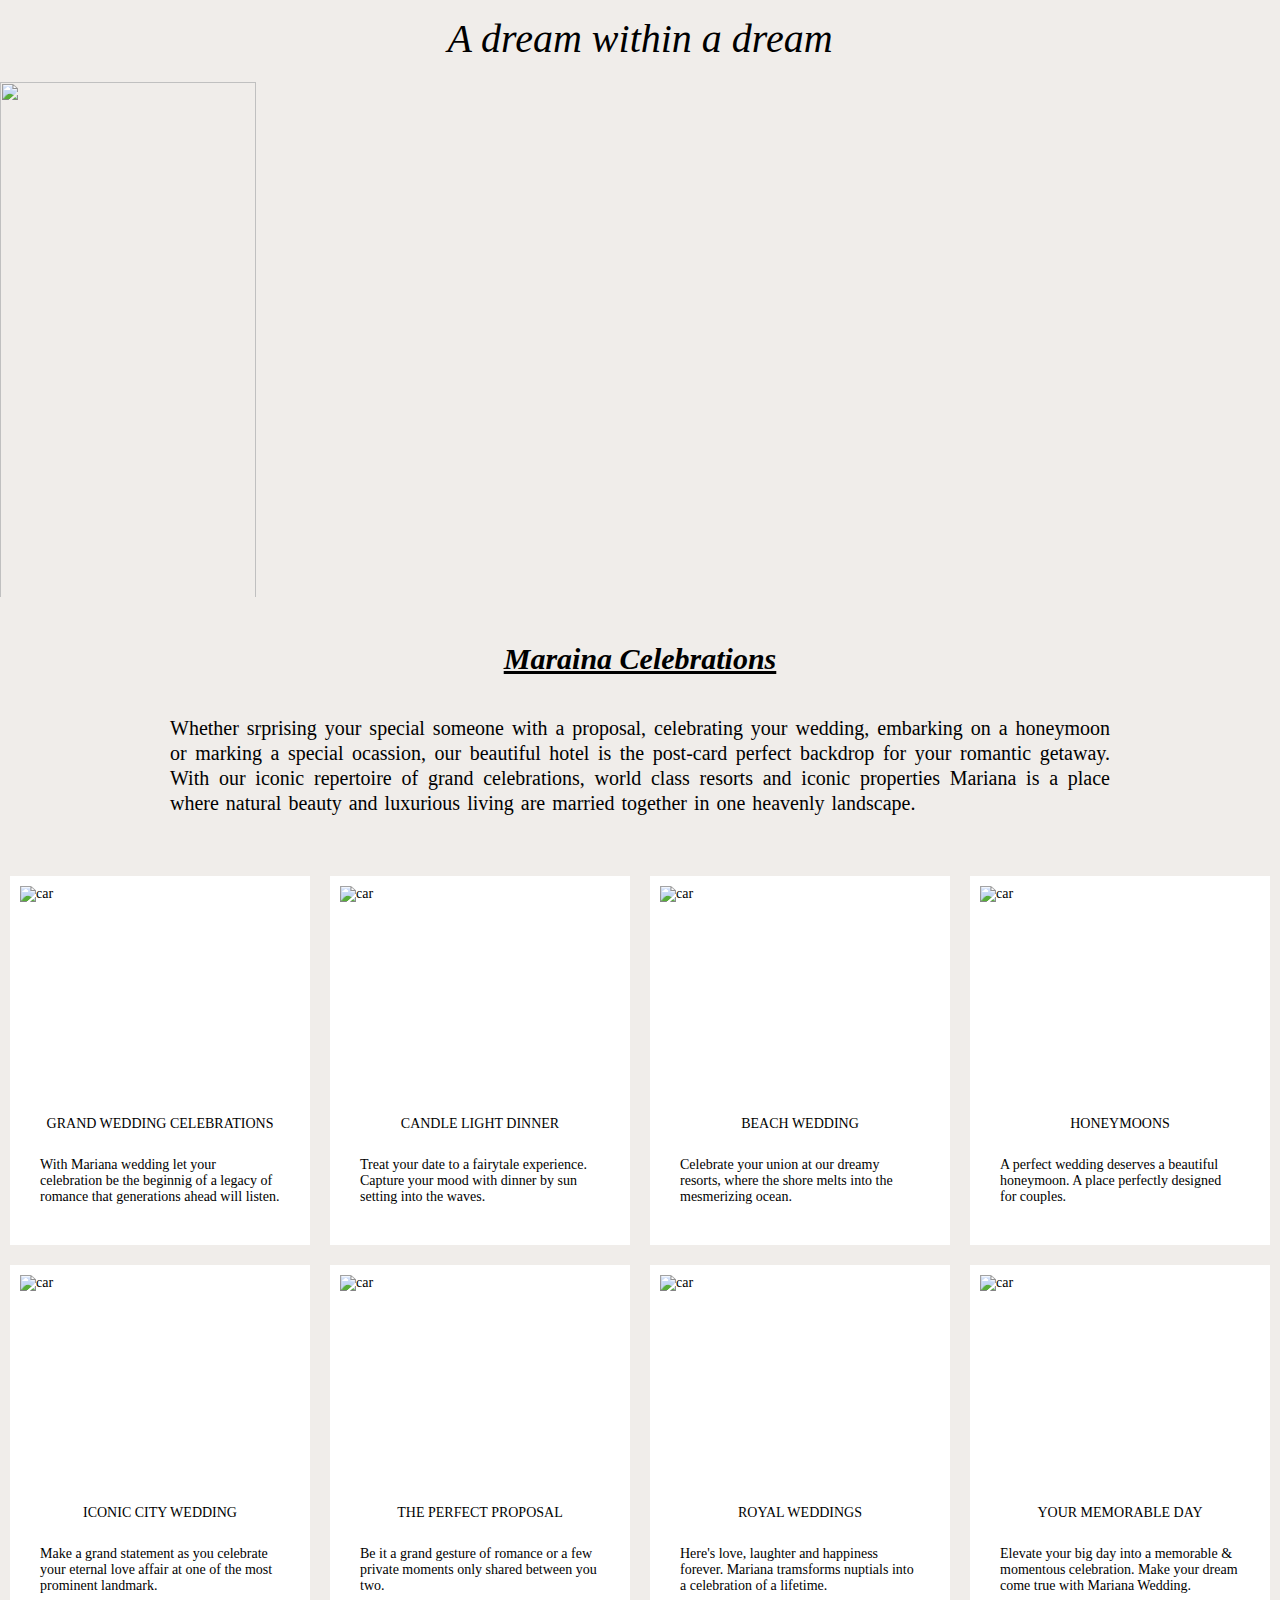
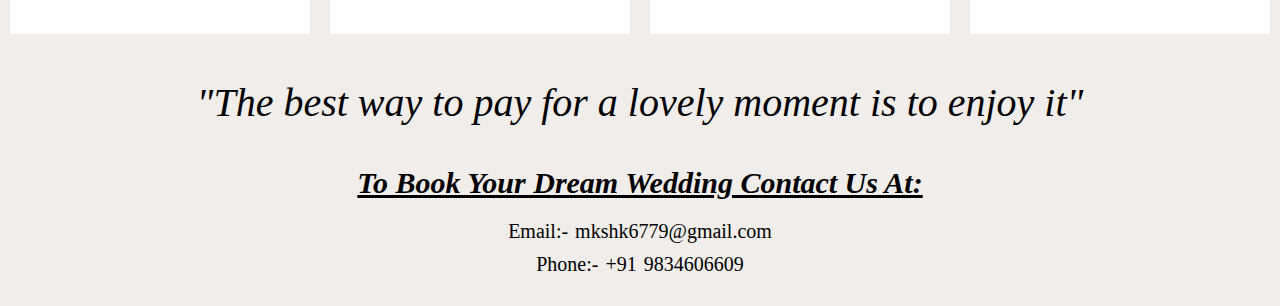
==== celebration.html @ ae9ba42e "first commit" ====
<!DOCTYPE html>
<html lang="en">
<head>
    <meta charset="UTF-8">
    <meta http-equiv="X-UA-Compatible" content="IE=edge">
    <meta name="viewport" content="width=device-width, initial-scale=1.0">
    <title>celebrations</title>
    <link rel="stylesheet" href="newstyle.css">
</head>
<body>
    <p class="head1">A dream within a dream</p> 
    <div id="slider">
        <figure>
          <img src="C:\Users\micro\Desktop\pro.html\img\pexels-marcio-norris-3488259.jpg" alt="">
          <img src="C:\Users\micro\Desktop\pro.html\img\pexels-asad-photo-maldives-169198.jpg" alt="">
          <img src="C:\Users\micro\Desktop\pro.html\img\pexels-asad-photo-maldives-1024995.jpg" alt="">
          <img src="C:\Users\micro\Desktop\pro.html\img\pexels-asad-photo-maldives-1024993.jpg" alt="">
          <img src="C:\Users\micro\Desktop\pro.html\img\pexels-marcio-norris-3488259.jpg" alt="">
        </figure>
      </div>
     
      <p class="head2"> Maraina Celebrations </p>
<p class="description"> 
Whether srprising your special someone with a proposal, celebrating your wedding, embarking on a honeymoon or marking a special ocassion, our beautiful hotel is the post-card perfect backdrop for your romantic getaway.
With our iconic repertoire of grand celebrations, world class resorts and iconic properties Mariana is 
a place where natural beauty and luxurious living are married together in one heavenly landscape.
</p>
     
      <div class="wrapper">
        <div class="cards_wrap">
          <div class="card_item">
            <div class="card_inner">
              <div class="card_top">
                <img src="C:\Users\micro\Desktop\pro.html\img\pexels-kha-ruxury-2369530.jpg" alt="car"  class="one"/>
              </div>
              <div class="card_bottom">
                <div class="card_category">
                GRAND WEDDING CELEBRATIONS
                </div>
                <div class="card_info">
                 
                  <p>
                    With Mariana wedding let your celebration be the beginnig of a legacy of romance that generations ahead will listen.
                  </p>
                </div>
                </div>
            </div>
          </div>
          
          <div class="card_item">
            <div class="card_inner">
              <div class="card_top">
                <img src="C:\Users\micro\Desktop\pro.html\img\pexels-suzukii-xingfu-872831.jpg" alt="car" class="seven" />
              </div>
              <div class="card_bottom">
                <div class="card_category">
                  CANDLE LIGHT DINNER
                </div>
                <div class="card_info">
                
                  <p>
                    Treat your date to a fairytale experience. Capture your mood with dinner by sun setting into the waves.
                  </p>
                </div>
                
              </div>
            </div>
          </div>
         
          <div class="card_item">
            <div class="card_inner">
              <div class="card_top">
                <img src="C:\Users\micro\Desktop\pro.html\img\pexels-asad-photo-maldives-169192.jpg" alt="car"  class="three" />
              </div>
              <div class="card_bottom">
                <div class="card_category">
                  BEACH WEDDING
                </div>
                <div class="card_info">
                   <p>
                     Celebrate your union at our dreamy resorts, where the shore melts into the mesmerizing ocean.
                  </p>
                </div>
             </div>
            </div>
          </div>
         
          <div class="card_item">
            <div class="card_inner">
              <div class="card_top">
                <img src="C:\Users\micro\Desktop\pro.html\img\pexels-daniel-torobekov-6857950.jpg" alt="car"  class="five" />
              </div>
              <div class="card_bottom">
                <div class="card_category">
                  HONEYMOONS
                </div>
                <div class="card_info">
                
                  <p>
                    A perfect wedding deserves a beautiful honeymoon. A place perfectly designed for couples.
                  </p>
                </div>
               
              </div>
            </div>
          </div>
         
          
          <div class="card_item">
            <div class="card_inner">
              <div class="card_top">
                <img src="C:\Users\micro\Desktop\pro.html\img\pexels-agung-pandit-wiguna-2788492.jpg" alt="car"  class="four" />
              </div>
              <div class="card_bottom">
                <div class="card_category">
                  ICONIC CITY WEDDING
                </div>
                <div class="card_info">
                  
                  <p>
                    Make a grand statement as you celebrate your eternal love affair at one of the most prominent landmark.
                  </p>
                </div>
               
              </div>
            </div>
          </div>
          
         
         
          <div class="card_item">
            <div class="card_inner">
              <div class="card_top">
                <img src="C:\Users\micro\Desktop\pro.html\img\pexels-asad-photo-maldives-1024981.jpg" alt="car"  class="six" />
              </div>
              <div class="card_bottom">
                <div class="card_category">
                  THE PERFECT PROPOSAL
                </div>
                <div class="card_info">
                  
                  <p>
                    Be it a grand gesture of romance or a few private moments only shared between you two.
                  </p>
                </div>
                
              </div>
            </div>
          </div>
         
          <div class="card_item">
            <div class="card_inner">
              <div class="card_top">
                <img src="C:\Users\micro\Desktop\pro.html\img\pexels-farddin-protik-2106463.jpg" alt="car"   class="two"/>
              </div>
              <div class="card_bottom">
                <div class="card_category">
                  ROYAL WEDDINGS
                </div>
                <div class="card_info">
                 
                  <p>
                   Here's love, laughter and happiness forever. Mariana tramsforms nuptials into a celebration of a lifetime. 
                  </p>
                </div>
              </div>
            </div>
          </div>


        
          
          <div class="card_item">
            <div class="card_inner">
              <div class="card_top">
                <img src="C:\Users\micro\Desktop\pro.html\img\pexels-giuseppe-messina-4364772.jpg" alt="car" class="eight" />
              </div>
              <div class="card_bottom">
                <div class="card_category">
                  YOUR MEMORABLE DAY
                </div>
                <div class="card_info">
                 
                  <p>
                    Elevate your big day into a  memorable & momentous celebration. Make your dream come true with Mariana Wedding.
                  </p>
                </div>
                
              </div>
            </div>
          </div>
        </div>
      </div>

      <p class="quote"> "The best way to pay for a lovely moment is to enjoy it"</p>

<p class="head2"> To Book Your Dream Wedding Contact Us At:</p>
<p class="mail"> Email:- mkshk6779@gmail.com </p>
<p class="phone">  Phone:- +91 9834606609 </p>
    </body>

</html>
---- newstyle.css ----
img{

    width: 55%;
    height: 550px;
    
}

#slider{
  overflow: hidden;
}
#slider figure{
  position: relative;
  width: 500%;
  margin: 0;
  left: 0;
  animation: 20s slider infinite;
}
#slider figure img{
  width: 20%;
  float: left;
  padding-bottom: 25px;
  padding-top: 10px;
}
@keyframes slider{
  0% {
    left: 0;
  }
  10%{
    left: 0;
  }
  25%{
    left: -100%;
  }
  45%{
    left: -100%;
  }
  50%{
    left: -200%;
  }
70%{
  left: -200%;
}
75%{
  left: -300%;
}
95%{
  left: -300%;
}
100%{
  left: -400%;
}
}

@import url("https://fonts.googleapis.com/css?family=Nunito&display=swap");

 *{
  margin: 0;
  padding: 0;
  box-sizing: border-box;
  /*font-family: "Nunito", sans-serif;*/
 }

body {
  background: #f0edea;
  color: #000000;
  font-size: 14px;
}


/*img {
  display: block;
  width: 100%;
  height: 100%;
}*/
.one{
  display: block;
  width: 100%;
  height: 100%;
}
.two{
  display: block;
  width: 100%;
  height: 100%;
}
.three{
  display: block;
  width: 100%;
  height: 100%;
}
.four{
  display: block;
  width: 100%;
  height: 100%;
}
.five{
  display: block;
  width: 100%;
  height: 100%;
}
.six{
  display: block;
  width: 100%;
  height: 100%;
}
.seven{
  display: block;
  width: 100%;
  height: 100%;
}
.eight{
  display: block;
  width: 100%;
  height: 100%;
}
.wrapper {
  width: 100%;
  margin: 20px auto;
}

.cards_wrap {
  display: flex;
  flex-wrap: wrap;
}

.cards_wrap .card_item {
  width: 25%;
  padding: 10px;
}

.cards_wrap .card_inner {
  background: #fff;
}

.cards_wrap .card_top {
  width: 100%;
  min-height: 225px;
  padding: 10px;
  padding-bottom: 0;
}

.cards_wrap .card_bottom {
  padding: 15px;
}

.cards_wrap .card_bottom .card_category {
  text-transform: uppercase;
  text-align: center;
}

.cards_wrap .card_bottom .card_info {
  padding: 15px;
  margin: 10px 0;
  
}

.cards_wrap .card_bottom .card_info .title {
  color: #111111;
  font-size: 18px;
  margin-bottom: 5px;
}

.cards_wrap .card_bottom .card_creator {
  text-align: center;
}

@media (max-width: 1024px) {
  .cards_wrap .card_item {
    width: 33.3%;
  }
}

@media (max-width: 768px) {
  .cards_wrap .card_item {
    width: 50%;
  }
}

@media (max-width: 528px) {
  .cards_wrap .card_top {
    height: auto;
  }
  .cards_wrap .card_item {
    width: 100%;
  }
}
h1{
  font-style: italic;
  font-size: 45px;
  color: #000000;
  text-align: center;
  padding-top: 17px;
  padding-bottom: 13px;
}
.quote{
  text-align: center;
  font-size: 40px;
  font-style: oblique;
  padding-top: 15px;
  padding-bottom: 20px;

}
.head1{
  text-align: center;
  font-size: 40px;
  font-style: oblique;
  padding-top: 15px;
  padding-bottom: 10px;

}
.head2{
  padding-top: 20px;
  text-align: center;
  font-size: 30px;
  font-weight: 550;
   font-style: italic;
   color: black;
   text-decoration: underline;

 
}

h2{
  padding-top: 20px;
  text-align: center;
  text-decoration: underline;
  font-size: 30px;
  padding-bottom: 20px;
 
}
.description{
  text-decoration: none;
  text-align: justify;
  padding: 30px 90px;
  word-spacing: 2px;
  line-height: 25px;
  font-size: 20px;
  font-family: calibri;
  margin: 10px 80px;
}
.mail{
  text-decoration: none;
  text-align: center;
 
  padding-top: 20px;
  word-spacing: 2px;
  font-size: 20px;
  font-family: calibri;

}
.phone{
  text-decoration: none;
  text-align: center;
  padding: 10px 90px;
  word-spacing: 2px;
  
  font-size: 20px;
  font-family: calibri;
  padding-bottom: 30px;
}
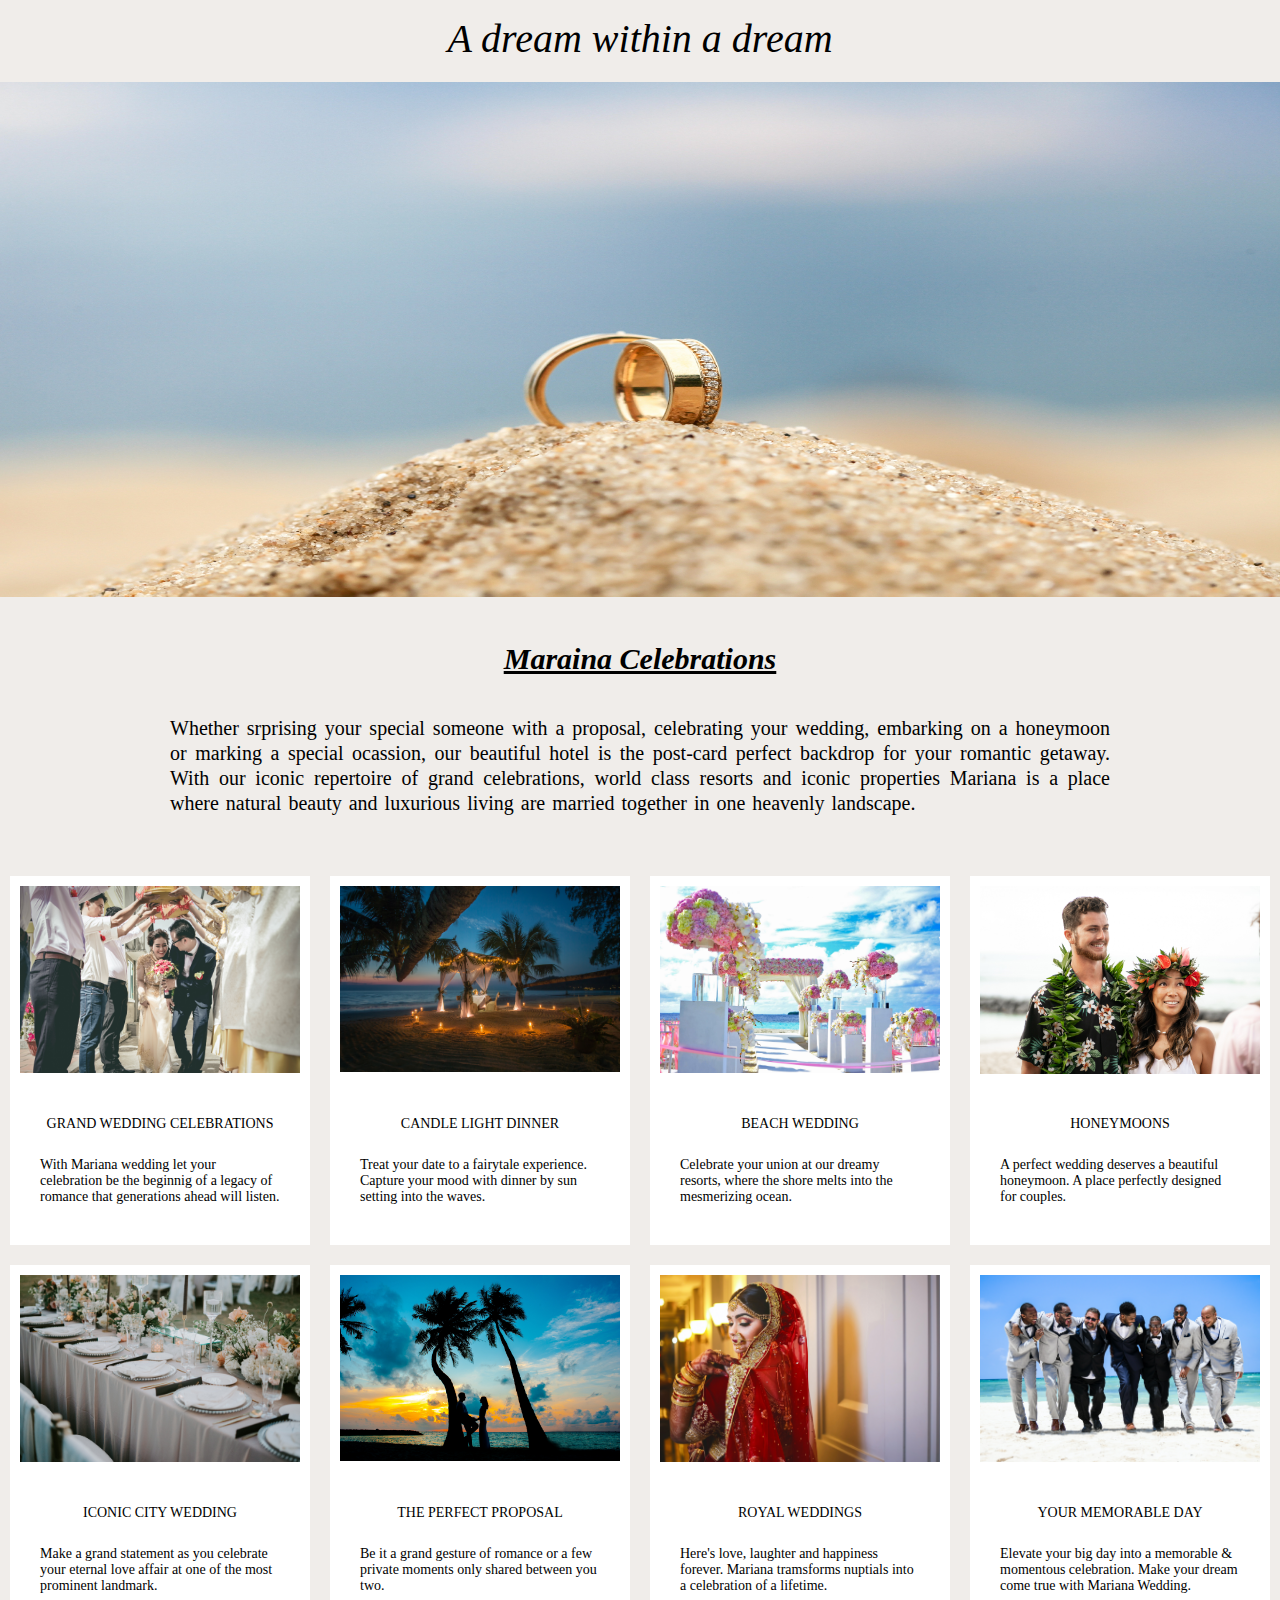
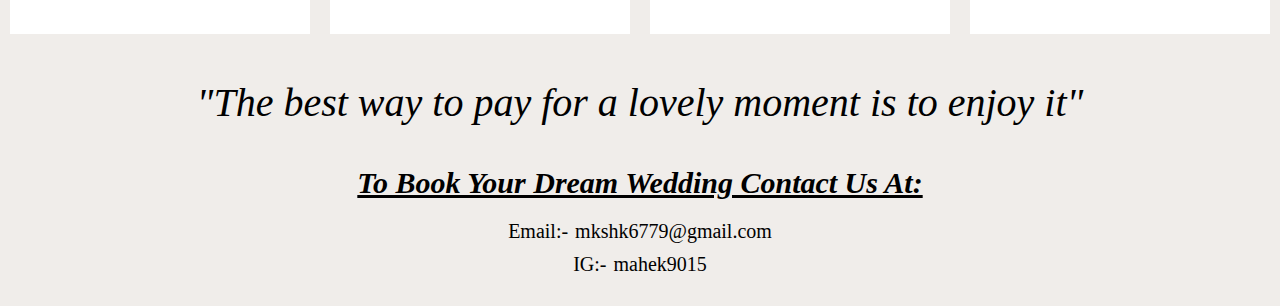
==== commit afc0442b: "update celebration.html" ====
--- a/celebration.html
+++ b/celebration.html
@@ -11,11 +11,11 @@
     <p class="head1">A dream within a dream</p> 
     <div id="slider">
         <figure>
-          <img src="C:\Users\micro\Desktop\pro.html\img\pexels-marcio-norris-3488259.jpg" alt="">
-          <img src="C:\Users\micro\Desktop\pro.html\img\pexels-asad-photo-maldives-169198.jpg" alt="">
-          <img src="C:\Users\micro\Desktop\pro.html\img\pexels-asad-photo-maldives-1024995.jpg" alt="">
-          <img src="C:\Users\micro\Desktop\pro.html\img\pexels-asad-photo-maldives-1024993.jpg" alt="">
-          <img src="C:\Users\micro\Desktop\pro.html\img\pexels-marcio-norris-3488259.jpg" alt="">
+          <img src="img/pexels-marcio-norris-3488259.jpg" alt="">
+          <img src="img/pexels-asad-photo-maldives-169198.jpg" alt="">
+          <img src="img/pexels-asad-photo-maldives-1024995.jpg" alt="">
+          <img src="img/pexels-asad-photo-maldives-1024993.jpg" alt="">
+          <img src="img/pexels-marcio-norris-3488259.jpg" alt="">
         </figure>
       </div>
      
@@ -31,7 +31,7 @@
           <div class="card_item">
             <div class="card_inner">
               <div class="card_top">
-                <img src="C:\Users\micro\Desktop\pro.html\img\pexels-kha-ruxury-2369530.jpg" alt="car"  class="one"/>
+                <img src="img/pexels-kha-ruxury-2369530.jpg" alt="car"  class="one"/>
               </div>
               <div class="card_bottom">
                 <div class="card_category">
@@ -50,7 +50,7 @@
           <div class="card_item">
             <div class="card_inner">
               <div class="card_top">
-                <img src="C:\Users\micro\Desktop\pro.html\img\pexels-suzukii-xingfu-872831.jpg" alt="car" class="seven" />
+                <img src="img/pexels-suzukii-xingfu-872831.jpg" alt="car" class="seven" />
               </div>
               <div class="card_bottom">
                 <div class="card_category">
@@ -70,7 +70,7 @@
           <div class="card_item">
             <div class="card_inner">
               <div class="card_top">
-                <img src="C:\Users\micro\Desktop\pro.html\img\pexels-asad-photo-maldives-169192.jpg" alt="car"  class="three" />
+                <img src="img/pexels-asad-photo-maldives-169192.jpg" alt="car"  class="three" />
               </div>
               <div class="card_bottom">
                 <div class="card_category">
@@ -88,7 +88,7 @@
           <div class="card_item">
             <div class="card_inner">
               <div class="card_top">
-                <img src="C:\Users\micro\Desktop\pro.html\img\pexels-daniel-torobekov-6857950.jpg" alt="car"  class="five" />
+                <img src="img/pexels-daniel-torobekov-6857950.jpg" alt="car"  class="five" />
               </div>
               <div class="card_bottom">
                 <div class="card_category">
@@ -109,7 +109,7 @@
           <div class="card_item">
             <div class="card_inner">
               <div class="card_top">
-                <img src="C:\Users\micro\Desktop\pro.html\img\pexels-agung-pandit-wiguna-2788492.jpg" alt="car"  class="four" />
+                <img src="img/pexels-agung-pandit-wiguna-2788492.jpg" alt="car"  class="four" />
               </div>
               <div class="card_bottom">
                 <div class="card_category">
@@ -131,7 +131,7 @@
           <div class="card_item">
             <div class="card_inner">
               <div class="card_top">
-                <img src="C:\Users\micro\Desktop\pro.html\img\pexels-asad-photo-maldives-1024981.jpg" alt="car"  class="six" />
+                <img src="img/pexels-asad-photo-maldives-1024981.jpg" alt="car"  class="six" />
               </div>
               <div class="card_bottom">
                 <div class="card_category">
@@ -151,7 +151,7 @@
           <div class="card_item">
             <div class="card_inner">
               <div class="card_top">
-                <img src="C:\Users\micro\Desktop\pro.html\img\pexels-farddin-protik-2106463.jpg" alt="car"   class="two"/>
+                <img src="img/pexels-farddin-protik-2106463.jpg" alt="car"   class="two"/>
               </div>
               <div class="card_bottom">
                 <div class="card_category">
@@ -173,7 +173,7 @@
           <div class="card_item">
             <div class="card_inner">
               <div class="card_top">
-                <img src="C:\Users\micro\Desktop\pro.html\img\pexels-giuseppe-messina-4364772.jpg" alt="car" class="eight" />
+                <img src="img/pexels-giuseppe-messina-4364772.jpg" alt="car" class="eight" />
               </div>
               <div class="card_bottom">
                 <div class="card_category">
@@ -196,7 +196,7 @@
 
 <p class="head2"> To Book Your Dream Wedding Contact Us At:</p>
 <p class="mail"> Email:- mkshk6779@gmail.com </p>
-<p class="phone">  Phone:- +91 9834606609 </p>
+<p class="phone"> IG:- mahek9015 </p>
     </body>
 
-</html>+</html>
